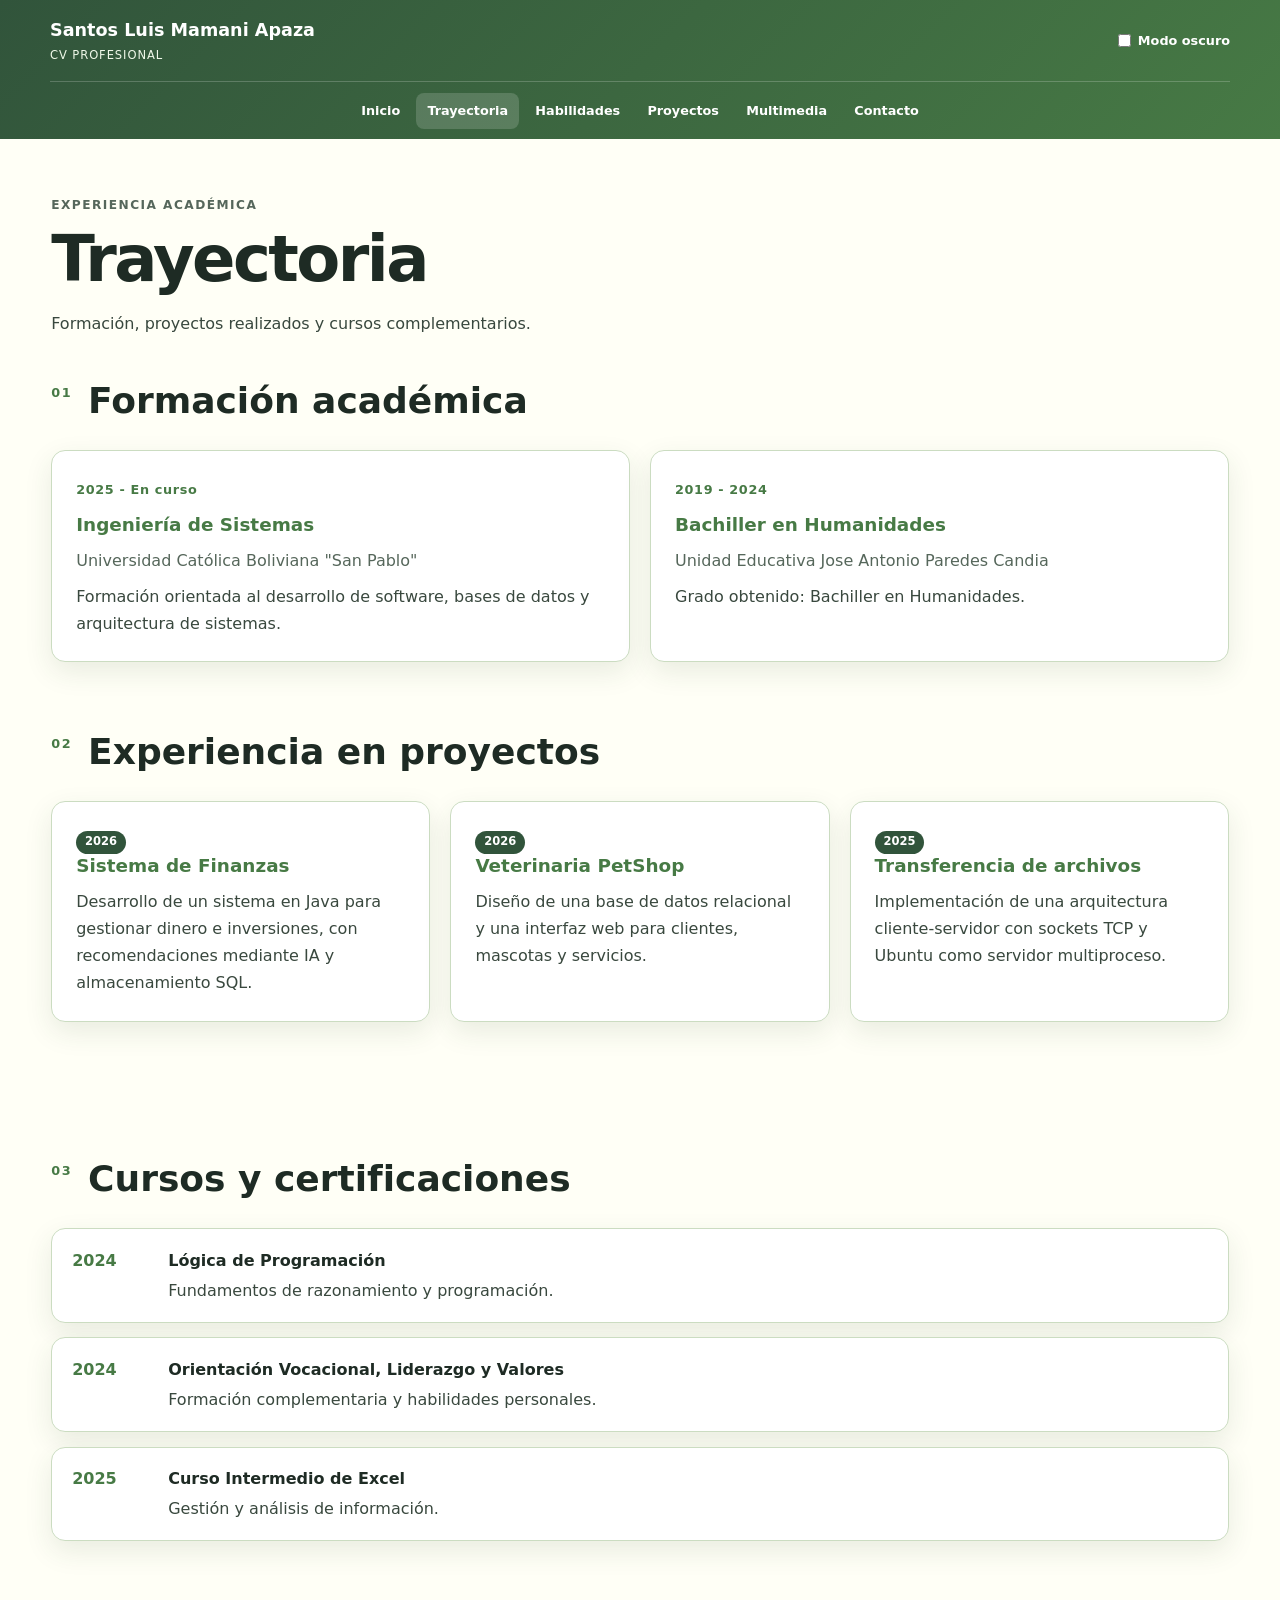
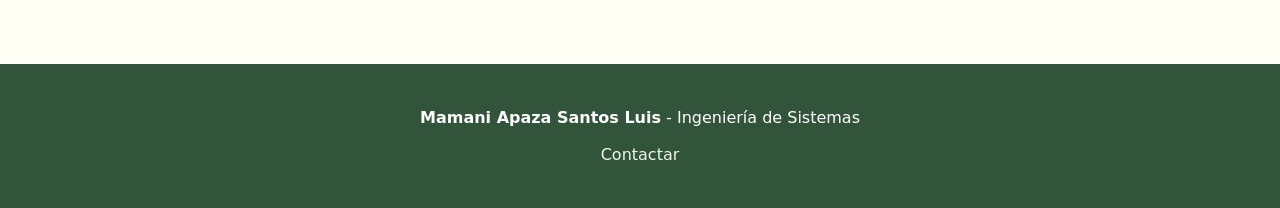
==== trayectoria.html @ f3238fe9 "APIS" ====
<!DOCTYPE html>
<html lang="es">
<head>
    <meta charset="UTF-8">
    <meta name="viewport" content="width=device-width, initial-scale=1.0">
    <meta name="description" content="Formación académica, experiencia y certificaciones de Santos Luis Mamani Apaza.">
    <title>Trayectoria | Santos Luis Mamani Apaza</title>
    <link rel="stylesheet" href="css/styles.css">
    <script type="module" src="js/main.js"></script>
</head>
<body>
    <a class="skip-link" href="#contenido">Saltar al contenido principal</a>
    <header class="page-header">
        <div class="page-header__top">
            <a class="page-brand" href="index.html">Santos Luis Mamani Apaza <span>CV profesional</span></a>
            <label class="page-theme-toggle" for="theme-toggle">
                <input id="theme-toggle" type="checkbox" aria-label="Cambiar entre modo claro y oscuro">
                <span>Modo oscuro</span>
            </label>
        </div>
        <button class="menu-toggle" type="button" aria-controls="primary-navigation" aria-expanded="false" aria-label="Abrir menú de navegación">
            <span></span><span></span><span></span>
        </button>
        <nav class="page-nav" id="primary-navigation" aria-label="Navegación principal">
            <a href="index.html">Inicio</a>
            <a class="active" href="trayectoria.html" aria-current="page">Trayectoria</a>
            <a href="habilidades.html">Habilidades</a>
            <a href="proyectos.html">Proyectos</a>
            <a href="multimedia.html">Multimedia</a>
            <a href="contacto.html">Contacto</a>
        </nav>
    </header>

    <main id="contenido" class="page-main">
        <header class="page-title">
            <p class="section-kicker">Experiencia académica</p>
            <h1>Trayectoria</h1>
            <p>Formación, proyectos realizados y cursos complementarios.</p>
        </header>

        <section id="formacion" aria-labelledby="formacion-title">
            <div class="section-heading">
                <span class="section-number">01</span>
                <h2 id="formacion-title">Formación académica</h2>
            </div>
            <div class="timeline-grid">
                <article class="card timeline-card">
                    <span class="year">2025 - En curso</span>
                    <h3>Ingeniería de Sistemas</h3>
                    <p class="muted">Universidad Católica Boliviana "San Pablo"</p>
                    <p>Formación orientada al desarrollo de software, bases de datos y arquitectura de sistemas.</p>
                </article>
                <article class="card timeline-card">
                    <span class="year">2019 - 2024</span>
                    <h3>Bachiller en Humanidades</h3>
                    <p class="muted">Unidad Educativa Jose Antonio Paredes Candia</p>
                    <p>Grado obtenido: Bachiller en Humanidades.</p>
                </article>
            </div>
        </section>

        <section class="section section--compact" aria-labelledby="experiencia-title">
            <div class="section-heading">
                <span class="section-number">02</span>
                <h2 id="experiencia-title">Experiencia en proyectos</h2>
            </div>
            <div class="projects-list">
                <article class="card">
                    <span class="tag">2026</span>
                    <h3>Sistema de Finanzas</h3>
                    <p>Desarrollo de un sistema en Java para gestionar dinero e inversiones, con recomendaciones mediante IA y almacenamiento SQL.</p>
                </article>
                <article class="card">
                    <span class="tag">2026</span>
                    <h3>Veterinaria PetShop</h3>
                    <p>Diseño de una base de datos relacional y una interfaz web para clientes, mascotas y servicios.</p>
                </article>
                <article class="card">
                    <span class="tag">2025</span>
                    <h3>Transferencia de archivos</h3>
                    <p>Implementación de una arquitectura cliente-servidor con sockets TCP y Ubuntu como servidor multiproceso.</p>
                </article>
            </div>
        </section>

        <section class="section section--compact" aria-labelledby="cursos-title">
            <div class="section-heading">
                <span class="section-number">03</span>
                <h2 id="cursos-title">Cursos y certificaciones</h2>
            </div>
            <ol class="course-list">
                <li>
                    <span>2024</span>
                    <div>
                        <strong>Lógica de Programación</strong>
                        <p>Fundamentos de razonamiento y programación.</p>
                    </div>
                </li>
                <li>
                    <span>2024</span>
                    <div>
                        <strong>Orientación Vocacional, Liderazgo y Valores</strong>
                        <p>Formación complementaria y habilidades personales.</p>
                    </div>
                </li>
                <li>
                    <span>2025</span>
                    <div>
                        <strong>Curso Intermedio de Excel</strong>
                        <p>Gestión y análisis de información.</p>
                    </div>
                </li>
            </ol>
        </section>
    </main>

    <footer class="site-footer">
        <p><strong>Mamani Apaza Santos Luis</strong> - Ingeniería de Sistemas</p>
        <a href="contacto.html">Contactar</a>
    </footer>
</body>
</html>
---- css/styles.css ----
@import url("./variables.css");
@import url("./base.css");
@import url("./layout.css");
@import url("./components.css");
@import url("./animations.css");
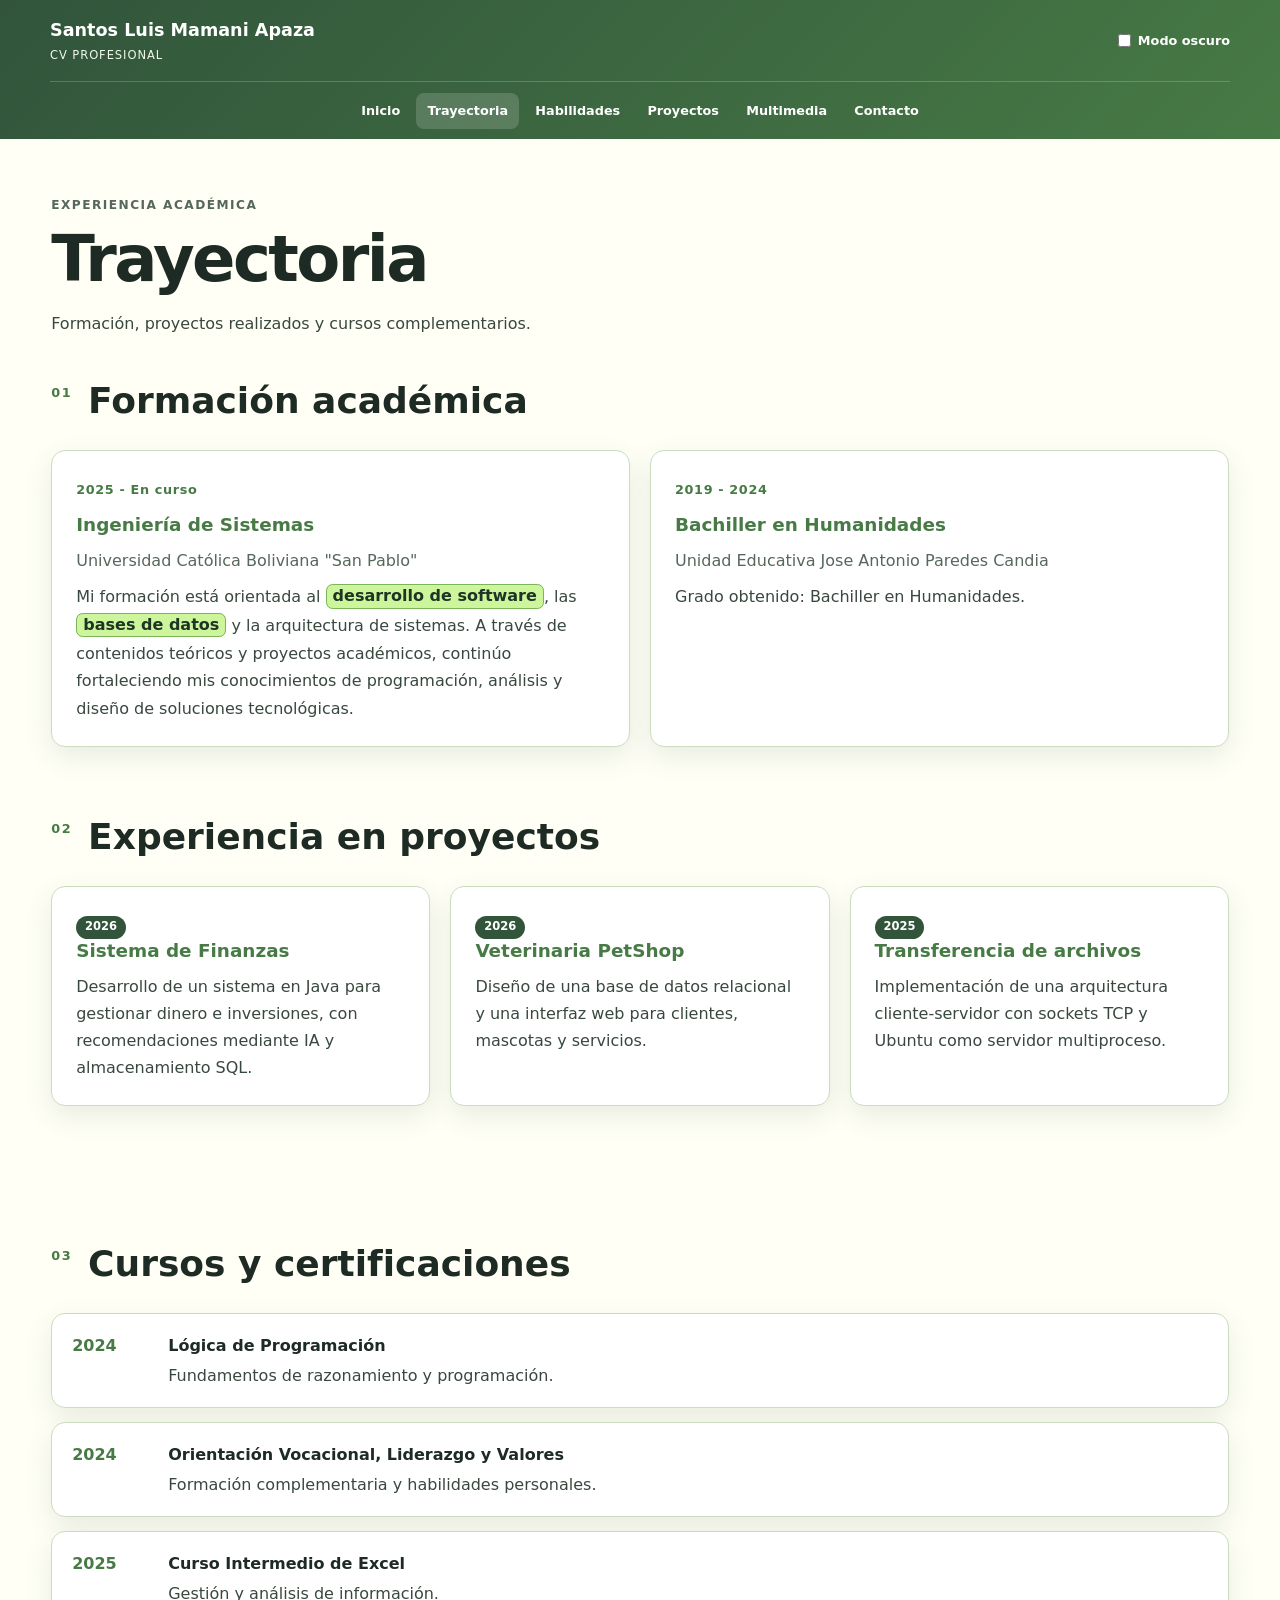
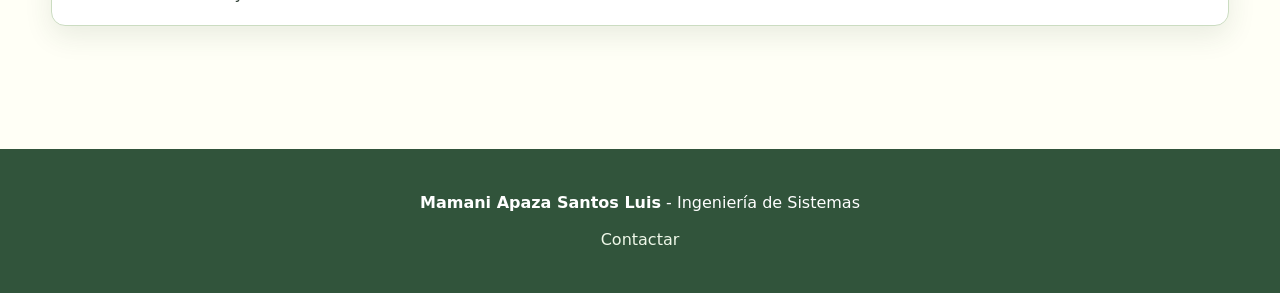
==== commit 391003df: "Disenio y adicion" ====
--- a/trayectoria.html
+++ b/trayectoria.html
@@ -48,7 +48,7 @@
                     <span class="year">2025 - En curso</span>
                     <h3>Ingeniería de Sistemas</h3>
                     <p class="muted">Universidad Católica Boliviana "San Pablo"</p>
-                    <p>Formación orientada al desarrollo de software, bases de datos y arquitectura de sistemas.</p>
+                    <p>Mi formación está orientada al <mark>desarrollo de software</mark>, las <mark>bases de datos</mark> y la arquitectura de sistemas. A través de contenidos teóricos y proyectos académicos, continúo fortaleciendo mis conocimientos de programación, análisis y diseño de soluciones tecnológicas.</p>
                 </article>
                 <article class="card timeline-card">
                     <span class="year">2019 - 2024</span>
